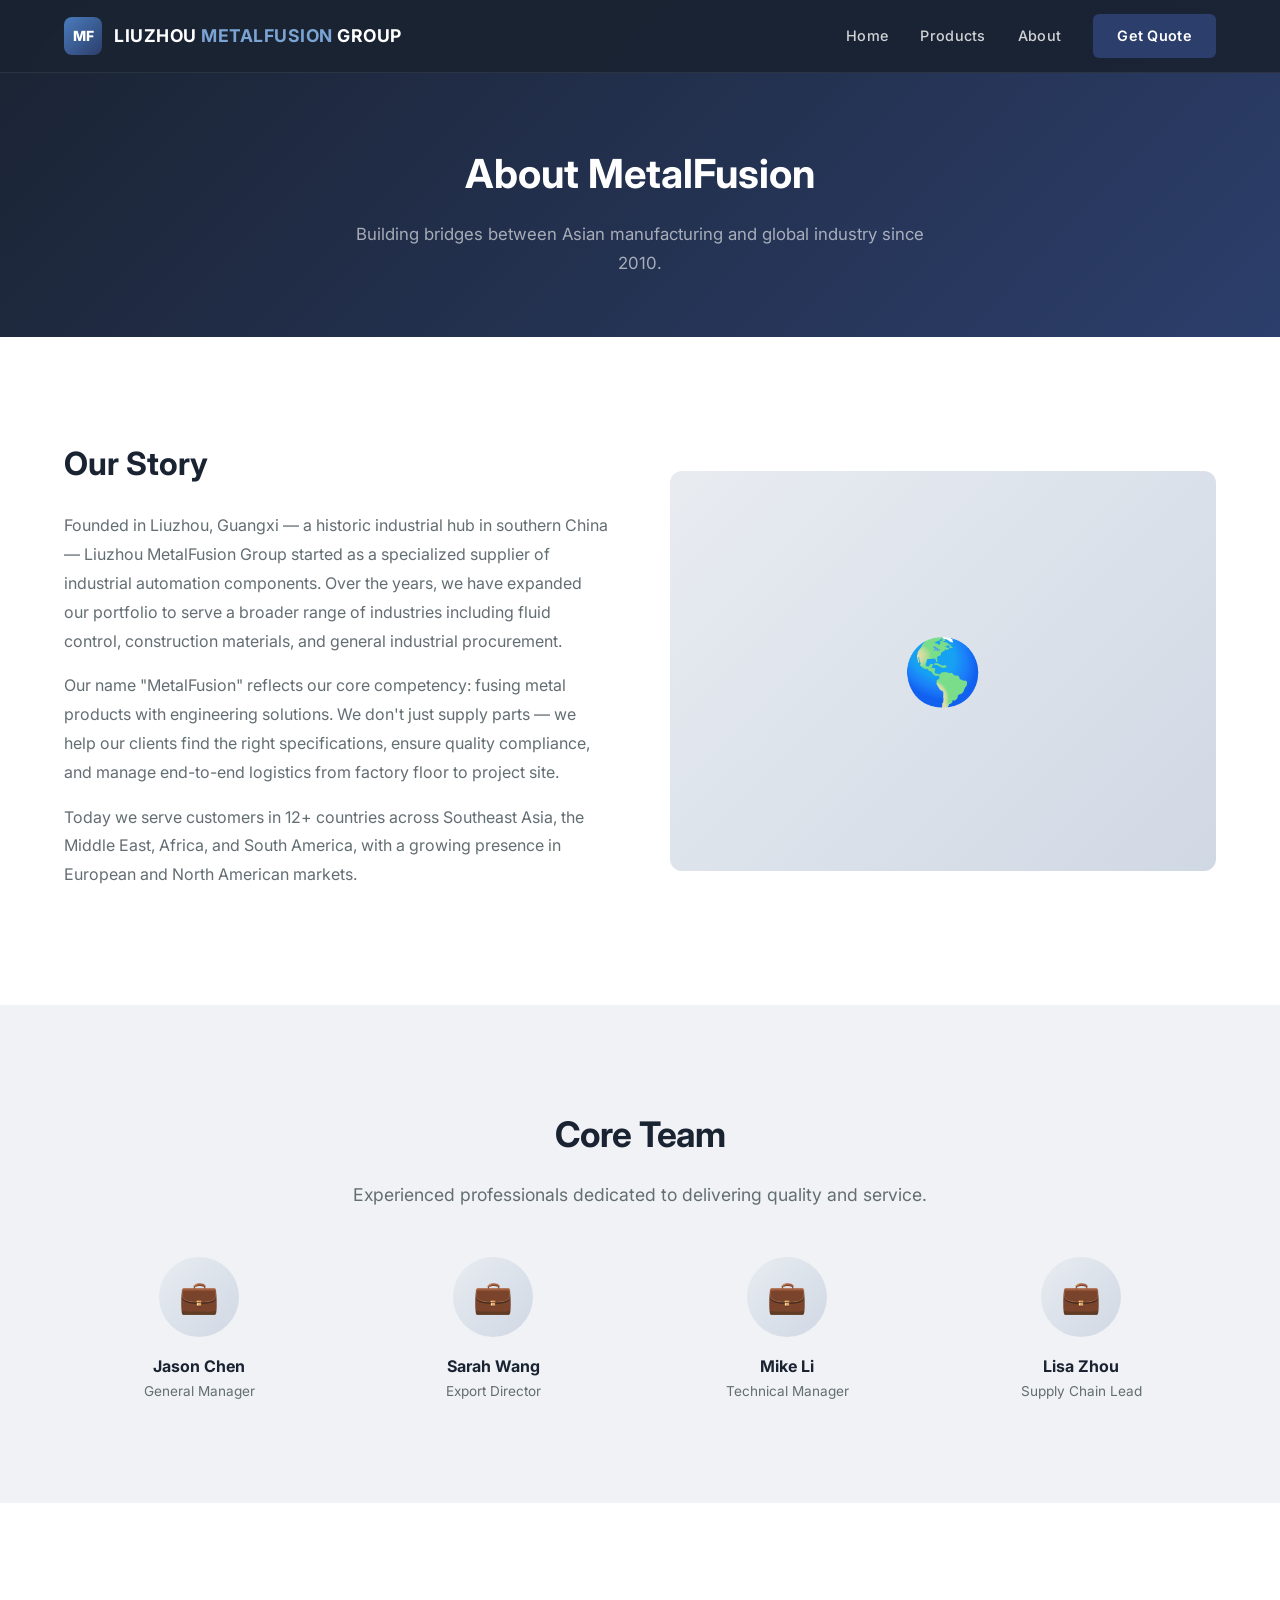
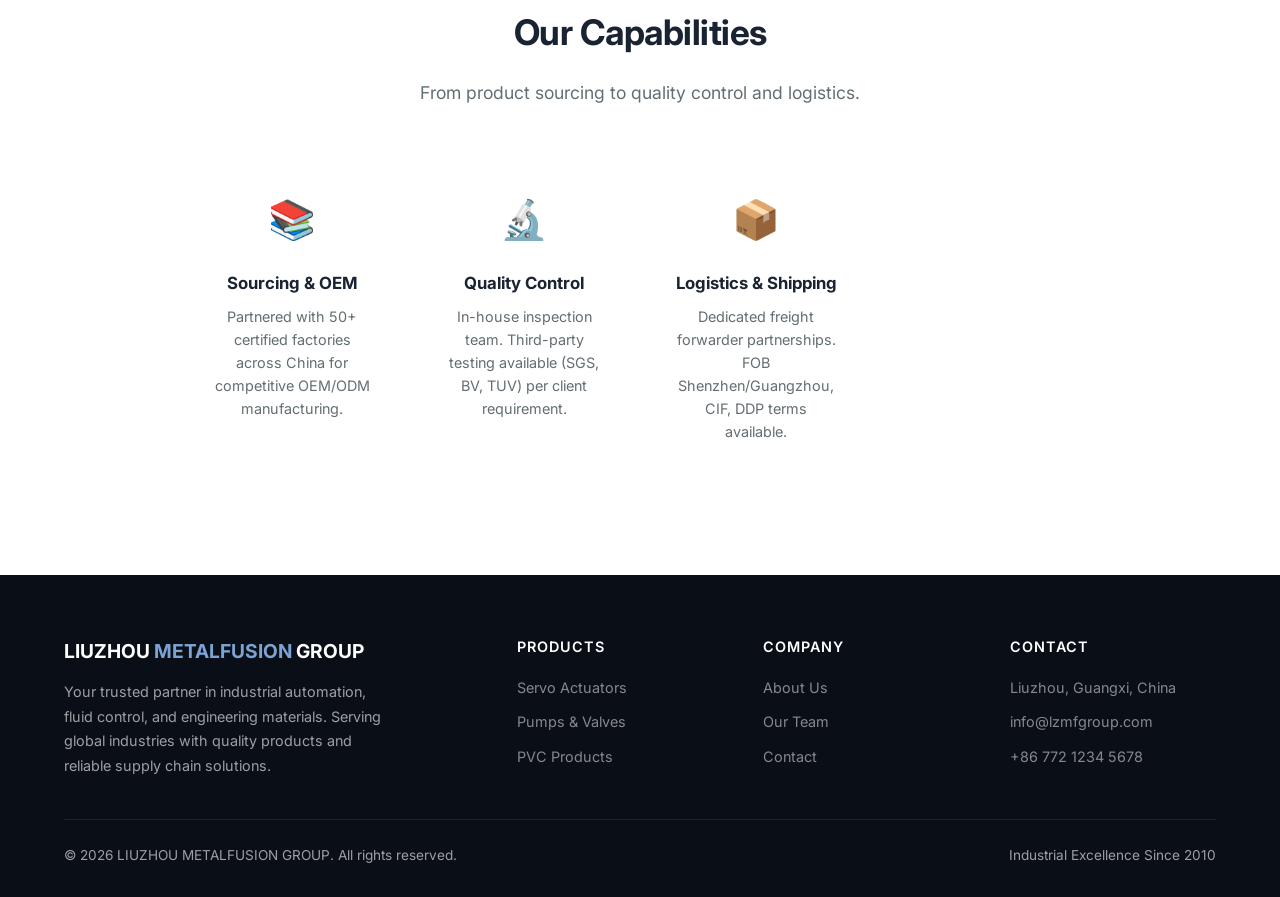
==== about.html @ cece7066 "Initial commit - LZMF Group industrial website" ====
<!DOCTYPE html>
<html lang="en">
<head>
  <meta charset="UTF-8" />
  <meta name="viewport" content="width=device-width, initial-scale=1.0" />
  <meta name="description" content="LIUZHOU METALFUSION GROUP - About our company, team, and industrial expertise." />
  <link rel="preconnect" href="https://fonts.googleapis.com" />
  <link href="https://fonts.googleapis.com/css2?family=Inter:wght@400;500;600;700;800&display=swap" rel="stylesheet" />
  <link rel="stylesheet" href="css/style.css" />
  <title>About Us | LIUZHOU METALFUSION GROUP</title>
</head>
<body>
<nav class="navbar">
  <div class="container">
    <a href="index.html" class="logo">
      <div class="logo-icon">MF</div>
      <span class="logo-text">LIUZHOU <span>METALFUSION</span> GROUP</span>
    </a>
    <div class="nav-links" id="navLinks">
      <a href="index.html">Home</a>
      <a href="products.html">Products</a>
      <a href="about.html">About</a>
      <a href="contact.html" class="btn-nav">Get Quote</a>
    </div>
    <div class="mobile-toggle" onclick="document.getElementById('navLinks').classList.toggle('active')">
      <span></span><span></span><span></span>
    </div>
  </div>
</nav>

<section class="page-header">
  <div class="container">
    <h1>About MetalFusion</h1>
    <p>Building bridges between Asian manufacturing and global industry since 2010.</p>
  </div>
</section>

<section class="about-story section">
  <div class="container">
    <div class="about-content">
      <div>
        <h2>Our Story</h2>
        <p>Founded in Liuzhou, Guangxi — a historic industrial hub in southern China — Liuzhou MetalFusion Group started as a specialized supplier of industrial automation components. Over the years, we have expanded our portfolio to serve a broader range of industries including fluid control, construction materials, and general industrial procurement.</p>
        <p>Our name "MetalFusion" reflects our core competency: fusing metal products with engineering solutions. We don't just supply parts — we help our clients find the right specifications, ensure quality compliance, and manage end-to-end logistics from factory floor to project site.</p>
        <p>Today we serve customers in 12+ countries across Southeast Asia, the Middle East, Africa, and South America, with a growing presence in European and North American markets.</p>
      </div>
      <div class="about-image">&#127758;</div>
    </div>
  </div>
</section>

<section class="section" style="background:#f0f2f5;" id="team">
  <div class="container text-center">
    <h2 class="section-title">Core Team</h2>
    <p class="section-subtitle">Experienced professionals dedicated to delivering quality and service.</p>
    <div class="team-grid">
      <div class="team-card">
        <div class="team-avatar">&#128188;</div>
        <h4>Jason Chen</h4>
        <p>General Manager</p>
      </div>
      <div class="team-card">
        <div class="team-avatar">&#128188;</div>
        <h4>Sarah Wang</h4>
        <p>Export Director</p>
      </div>
      <div class="team-card">
        <div class="team-avatar">&#128188;</div>
        <h4>Mike Li</h4>
        <p>Technical Manager</p>
      </div>
      <div class="team-card">
        <div class="team-avatar">&#128188;</div>
        <h4>Lisa Zhou</h4>
        <p>Supply Chain Lead</p>
      </div>
    </div>
  </div>
</section>

<section class="section">
  <div class="container text-center">
    <h2 class="section-title">Our Capabilities</h2>
    <p class="section-subtitle">From product sourcing to quality control and logistics.</p>
    <div class="advantages-grid" style="max-width:900px;margin:0 auto;">
      <div class="advantage-item">
        <div class="advantage-icon">&#128218;</div>
        <h4>Sourcing &amp; OEM</h4>
        <p>Partnered with 50+ certified factories across China for competitive OEM/ODM manufacturing.</p>
      </div>
      <div class="advantage-item">
        <div class="advantage-icon">&#128300;</div>
        <h4>Quality Control</h4>
        <p>In-house inspection team. Third-party testing available (SGS, BV, TUV) per client requirement.</p>
      </div>
      <div class="advantage-item">
        <div class="advantage-icon">&#128230;</div>
        <h4>Logistics &amp; Shipping</h4>
        <p>Dedicated freight forwarder partnerships. FOB Shenzhen/Guangzhou, CIF, DDP terms available.</p>
      </div>
    </div>
  </div>
</section>

<footer class="footer">
  <div class="container">
    <div class="footer-grid">
      <div class="footer-brand">
        <span class="logo-text" style="color:#fff;font-weight:700;font-size:1.2rem;">LIUZHOU <span style="color:#7ba4d4;">METALFUSION</span> GROUP</span>
        <p>Your trusted partner in industrial automation, fluid control, and engineering materials. Serving global industries with quality products and reliable supply chain solutions.</p>
      </div>
      <div class="footer-col">
        <h5>Products</h5>
        <a href="products.html#actuators">Servo Actuators</a>
        <a href="products.html#pumps">Pumps &amp; Valves</a>
        <a href="products.html#pvc">PVC Products</a>
      </div>
      <div class="footer-col">
        <h5>Company</h5>
        <a href="about.html">About Us</a>
        <a href="about.html#team">Our Team</a>
        <a href="contact.html">Contact</a>
      </div>
      <div class="footer-col">
        <h5>Contact</h5>
        <a>Liuzhou, Guangxi, China</a>
        <a>info@lzmfgroup.com</a>
        <a>+86 772 1234 5678</a>
      </div>
    </div>
    <div class="footer-bottom">
      <span>&copy; 2026 LIUZHOU METALFUSION GROUP. All rights reserved.</span>
      <span>Industrial Excellence Since 2010</span>
    </div>
  </div>
</footer>
</body>
</html>
---- css/style.css ----
/* ============================================
   LIUZHOU METALFUSION GROUP
   Industrial Engineering Website
   ============================================ */

*, *::before, *::after { margin: 0; padding: 0; box-sizing: border-box; }
html { scroll-behavior: smooth; font-size: 16px; }
body {
  font-family: 'Inter', -apple-system, BlinkMacSystemFont, 'Segoe UI', Roboto, sans-serif;
  color: #2d3436;
  line-height: 1.7;
  background: #fff;
  overflow-x: hidden;
}
a { text-decoration: none; color: inherit; }
ul { list-style: none; }
img { max-width: 100%; height: auto; display: block; }
.container { max-width: 1200px; margin: 0 auto; padding: 0 24px; }
.section { padding: 100px 0; }
.section-title {
  font-size: 2.2rem;
  font-weight: 700;
  color: #1a2332;
  margin-bottom: 16px;
  letter-spacing: -0.5px;
}
.section-subtitle {
  font-size: 1.1rem;
  color: #636e72;
  max-width: 600px;
  margin-bottom: 48px;
  line-height: 1.6;
}
.text-center { text-align: center; }
.text-center .section-subtitle { margin-left: auto; margin-right: auto; }

.navbar {
  position: fixed;
  top: 0; left: 0; width: 100%;
  z-index: 1000;
  background: rgba(26,35,50,0.95);
  backdrop-filter: blur(10px);
  border-bottom: 1px solid rgba(255,255,255,0.08);
}
.navbar .container {
  display: flex;
  align-items: center;
  justify-content: space-between;
  height: 72px;
}
.navbar .logo { display: flex; align-items: center; gap: 12px; }
.navbar .logo-icon {
  width: 38px; height: 38px;
  background: linear-gradient(135deg, #4a7cbd, #2c3e6b);
  border-radius: 8px;
  display: flex; align-items: center; justify-content: center;
  font-weight: 800; font-size: 14px; color: #fff;
}
.navbar .logo-text { color: #fff; font-weight: 700; font-size: 1.1rem; letter-spacing: 0.5px; }
.navbar .logo-text span { color: #7ba4d4; }
.nav-links { display: flex; align-items: center; gap: 32px; }
.nav-links a {
  color: rgba(255,255,255,0.8);
  font-size: 0.9rem;
  font-weight: 500;
  transition: color 0.2s;
  letter-spacing: 0.3px;
}
.nav-links a:hover { color: #7ba4d4; }
.nav-links .btn-nav {
  background: #2c3e6b; color: #fff;
  padding: 10px 24px; border-radius: 6px;
  font-weight: 600;
}
.nav-links .btn-nav:hover { background: #3a50a0; }
.mobile-toggle { display: none; flex-direction: column; gap: 5px; cursor: pointer; padding: 8px; }
.mobile-toggle span { width: 26px; height: 2px; background: #fff; border-radius: 2px; }

.hero {
  min-height: 100vh;
  display: flex; align-items: center;
  background: linear-gradient(135deg, #0f1520 0%, #1a2332 40%, #2c3e6b 100%);
  position: relative; overflow: hidden;
  padding-top: 72px;
}
.hero .container {
  position: relative; z-index: 1;
  display: grid; grid-template-columns: 1fr 1fr; gap: 60px; align-items: center;
}
.hero-content h1 {
  font-size: 3.2rem; font-weight: 800; color: #fff;
  line-height: 1.2; margin-bottom: 20px; letter-spacing: -1px;
}
.hero-content h1 span { color: #7ba4d4; }
.hero-content p {
  font-size: 1.1rem; color: rgba(255,255,255,0.7);
  margin-bottom: 36px; max-width: 520px; line-height: 1.7;
}
.hero-buttons { display: flex; gap: 16px; flex-wrap: wrap; }
.btn-primary {
  display: inline-flex; align-items: center; gap: 8px;
  background: #2c3e6b; color: #fff;
  padding: 14px 32px; border-radius: 8px;
  font-weight: 600; font-size: 0.95rem;
  transition: all 0.2s; border: none; cursor: pointer;
}
.btn-primary:hover { background: #3a50a0; transform: translateY(-1px); }
.btn-outline {
  display: inline-flex; align-items: center; gap: 8px;
  border: 2px solid rgba(255,255,255,0.3); color: #fff;
  padding: 12px 30px; border-radius: 8px;
  font-weight: 600; font-size: 0.95rem;
}
.btn-outline:hover { border-color: #7ba4d4; color: #7ba4d4; }
.hero-stats {
  display: grid; grid-template-columns: repeat(3, 1fr); gap: 24px;
  background: rgba(255,255,255,0.05);
  border: 1px solid rgba(255,255,255,0.1);
  border-radius: 12px; padding: 36px;
}
.hero-stat { text-align: center; }
.hero-stat-number { font-size: 2.2rem; font-weight: 800; color: #7ba4d4; margin-bottom: 4px; }
.hero-stat-label { font-size: 0.85rem; color: rgba(255,255,255,0.6); text-transform: uppercase; letter-spacing: 1px; }

.categories { background: #f0f2f5; }
.categories-grid { display: grid; grid-template-columns: repeat(3, 1fr); gap: 32px; }
.category-card {
  background: #fff; border-radius: 12px; padding: 40px 32px;
  box-shadow: 0 4px 20px rgba(0,0,0,0.04);
  border: 1px solid #e8ecf1; transition: all 0.3s;
}
.category-card:hover {
  transform: translateY(-4px);
  box-shadow: 0 12px 40px rgba(0,0,0,0.08);
  border-color: #b0c4de;
}
.category-icon {
  width: 56px; height: 56px;
  background: linear-gradient(135deg, #e8ecf1, #d0d8e4);
  border-radius: 12px;
  display: flex; align-items: center; justify-content: center;
  font-size: 1.6rem; margin-bottom: 20px;
}
.category-card h3 { font-size: 1.3rem; font-weight: 700; color: #1a2332; margin-bottom: 12px; }
.category-card p { color: #636e72; font-size: 0.95rem; margin-bottom: 16px; line-height: 1.7; }
.category-card .tag-list { display: flex; flex-wrap: wrap; gap: 8px; }
.category-card .tag { background: #f0f2f5; color: #2c3e6b; font-size: 0.8rem; padding: 4px 12px; border-radius: 20px; font-weight: 500; }

.advantages { background: #fff; }
.advantages-grid { display: grid; grid-template-columns: repeat(4, 1fr); gap: 28px; }
.advantage-item { text-align: center; padding: 32px 20px; }
.advantage-icon { font-size: 2.4rem; margin-bottom: 16px; }
.advantage-item h4 { font-size: 1.05rem; font-weight: 700; color: #1a2332; margin-bottom: 8px; }
.advantage-item p { font-size: 0.9rem; color: #636e72; line-height: 1.6; }

.applications { background: linear-gradient(135deg, #1a2332, #2c3e6b); color: #fff; }
.applications .section-title { color: #fff; }
.applications .section-subtitle { color: rgba(255,255,255,0.6); }
.apps-grid { display: grid; grid-template-columns: repeat(4, 1fr); gap: 24px; }
.app-card {
  background: rgba(255,255,255,0.06);
  border: 1px solid rgba(255,255,255,0.1);
  border-radius: 10px; padding: 28px 24px; text-align: center;
}
.app-card:hover { background: rgba(255,255,255,0.1); border-color: rgba(123,164,212,0.4); }
.app-icon { font-size: 2rem; margin-bottom: 12px; }
.app-card h4 { font-size: 1rem; font-weight: 600; margin-bottom: 6px; }
.app-card p { font-size: 0.85rem; color: rgba(255,255,255,0.5); }

.cta-banner { background: #0f1520; padding: 80px 0; text-align: center; }
.cta-banner h2 { font-size: 2.2rem; font-weight: 700; color: #fff; margin-bottom: 16px; }
.cta-banner p { color: rgba(255,255,255,0.6); max-width: 560px; margin: 0 auto 32px; font-size: 1.05rem; }

.footer { background: #0a0f17; color: rgba(255,255,255,0.6); padding: 60px 0 30px; }
.footer-grid { display: grid; grid-template-columns: 2fr 1fr 1fr 1fr; gap: 40px; margin-bottom: 40px; }
.footer-brand .logo-text { font-size: 1.2rem; margin-bottom: 12px; display: block; }
.footer-brand p { font-size: 0.9rem; line-height: 1.7; max-width: 320px; }
.footer-col h5 { color: #fff; font-size: 0.9rem; font-weight: 600; margin-bottom: 16px; text-transform: uppercase; letter-spacing: 1px; }
.footer-col a { display: block; color: rgba(255,255,255,0.5); font-size: 0.9rem; margin-bottom: 10px; }
.footer-col a:hover { color: #7ba4d4; }
.footer-bottom { border-top: 1px solid rgba(255,255,255,0.08); padding-top: 24px; display: flex; justify-content: space-between; align-items: center; flex-wrap: wrap; gap: 12px; font-size: 0.85rem; }

.page-header { padding: 140px 0 60px; background: linear-gradient(135deg, #1a2332, #2c3e6b); text-align: center; }
.page-header h1 { color: #fff; font-size: 2.5rem; font-weight: 700; margin-bottom: 12px; }
.page-header p { color: rgba(255,255,255,0.6); max-width: 600px; margin: 0 auto; font-size: 1.05rem; }

.products-intro { background: #f0f2f5; }
.products-filter { display: flex; gap: 12px; justify-content: center; margin-bottom: 40px; flex-wrap: wrap; }
.filter-btn { padding: 8px 24px; border: 2px solid #d0d8e4; border-radius: 30px; background: #fff; color: #636e72; font-weight: 600; font-size: 0.85rem; cursor: pointer; }
.filter-btn:hover, .filter-btn.active { border-color: #2c3e6b; background: #2c3e6b; color: #fff; }
.products-grid { display: grid; grid-template-columns: repeat(3, 1fr); gap: 28px; }
.product-card { background: #fff; border-radius: 12px; overflow: hidden; box-shadow: 0 4px 16px rgba(0,0,0,0.04); border: 1px solid #e8ecf1; transition: all 0.3s; }
.product-card:hover { transform: translateY(-3px); box-shadow: 0 8px 30px rgba(0,0,0,0.08); }
.product-card-img { height: 200px; background: linear-gradient(135deg, #e8ecf1, #d0d8e4); display: flex; align-items: center; justify-content: center; font-size: 3rem; }
.product-card-body { padding: 24px; }
.product-card-body h3 { font-size: 1.1rem; font-weight: 700; color: #1a2332; margin-bottom: 8px; }
.product-card-body .tag { display: inline-block; background: #e8ecf1; color: #2c3e6b; font-size: 0.75rem; padding: 3px 10px; border-radius: 4px; font-weight: 600; margin-bottom: 10px; }
.product-card-body p { font-size: 0.9rem; color: #636e72; line-height: 1.6; margin-bottom: 16px; }
.product-card-body .btn-sm { color: #2c3e6b; font-weight: 600; }

.about-story { background: #fff; }
.about-content { display: grid; grid-template-columns: 1fr 1fr; gap: 60px; align-items: center; }
.about-content h2 { font-size: 2rem; font-weight: 700; color: #1a2332; margin-bottom: 20px; }
.about-content p { color: #636e72; margin-bottom: 16px; line-height: 1.8; }
.about-image { background: linear-gradient(135deg, #e8ecf1, #d0d8e4); border-radius: 12px; height: 400px; display: flex; align-items: center; justify-content: center; font-size: 4rem; }
.team-grid { display: grid; grid-template-columns: repeat(4, 1fr); gap: 24px; }
.team-card { text-align: center; }
.team-avatar { width: 80px; height: 80px; background: linear-gradient(135deg, #e8ecf1, #d0d8e4); border-radius: 50%; margin: 0 auto 16px; display: flex; align-items: center; justify-content: center; font-size: 2rem; }
.team-card h4 { font-size: 1rem; font-weight: 700; color: #1a2332; }
.team-card p { font-size: 0.85rem; color: #636e72; }

.contact-section { background: #f0f2f5; }
.contact-grid { display: grid; grid-template-columns: 1fr 1fr; gap: 48px; }
.contact-info h3 { font-size: 1.3rem; font-weight: 700; color: #1a2332; margin-bottom: 24px; }
.contact-item { display: flex; gap: 16px; margin-bottom: 24px; }
.contact-item-icon { width: 48px; height: 48px; background: #e8ecf1; border-radius: 10px; display: flex; align-items: center; justify-content: center; font-size: 1.3rem; flex-shrink: 0; }
.contact-item h4 { font-size: 0.95rem; font-weight: 600; color: #1a2332; margin-bottom: 4px; }
.contact-item p { font-size: 0.9rem; color: #636e72; }
.contact-form { background: #fff; border-radius: 12px; padding: 36px; box-shadow: 0 4px 20px rgba(0,0,0,0.04); }
.form-group { margin-bottom: 20px; }
.form-group label { display: block; font-size: 0.85rem; font-weight: 600; color: #1a2332; margin-bottom: 6px; }
.form-group input, .form-group textarea, .form-group select { width: 100%; padding: 12px 16px; border: 2px solid #e8ecf1; border-radius: 8px; font-family: inherit; font-size: 0.95rem; background: #fafbfc; }
.form-group input:focus, .form-group textarea:focus, .form-group select:focus { outline: none; border-color: #2c3e6b; }
.form-group textarea { min-height: 120px; resize: vertical; }

@media (max-width: 1024px) {
  .hero .container { grid-template-columns: 1fr; gap: 40px; }
  .hero-content h1 { font-size: 2.5rem; }
  .hero-stats { padding: 24px; }
  .advantages-grid { grid-template-columns: repeat(2, 1fr); }
  .apps-grid { grid-template-columns: repeat(2, 1fr); }
  .about-content { grid-template-columns: 1fr; }
  .footer-grid { grid-template-columns: 1fr 1fr; }
  .contact-grid { grid-template-columns: 1fr; }
}
@media (max-width: 768px) {
  .nav-links { display: none; }
  .mobile-toggle { display: flex; }
  .nav-links.active { display: flex; flex-direction: column; position: absolute; top: 72px; left: 0; width: 100%; background: #1a2332; padding: 24px; gap: 16px; border-bottom: 1px solid rgba(255,255,255,0.08); }
  .categories-grid { grid-template-columns: 1fr; }
  .products-grid { grid-template-columns: 1fr 1fr; }
  .team-grid { grid-template-columns: repeat(2, 1fr); }
  .hero-content h1 { font-size: 2rem; }
  .section { padding: 60px 0; }
  .section-title { font-size: 1.8rem; }
}
@media (max-width: 480px) {
  .products-grid { grid-template-columns: 1fr; }
  .advantages-grid { grid-template-columns: 1fr; }
  .apps-grid { grid-template-columns: 1fr; }
  .hero-stats { grid-template-columns: 1fr; gap: 16px; }
  .footer-grid { grid-template-columns: 1fr; }
}
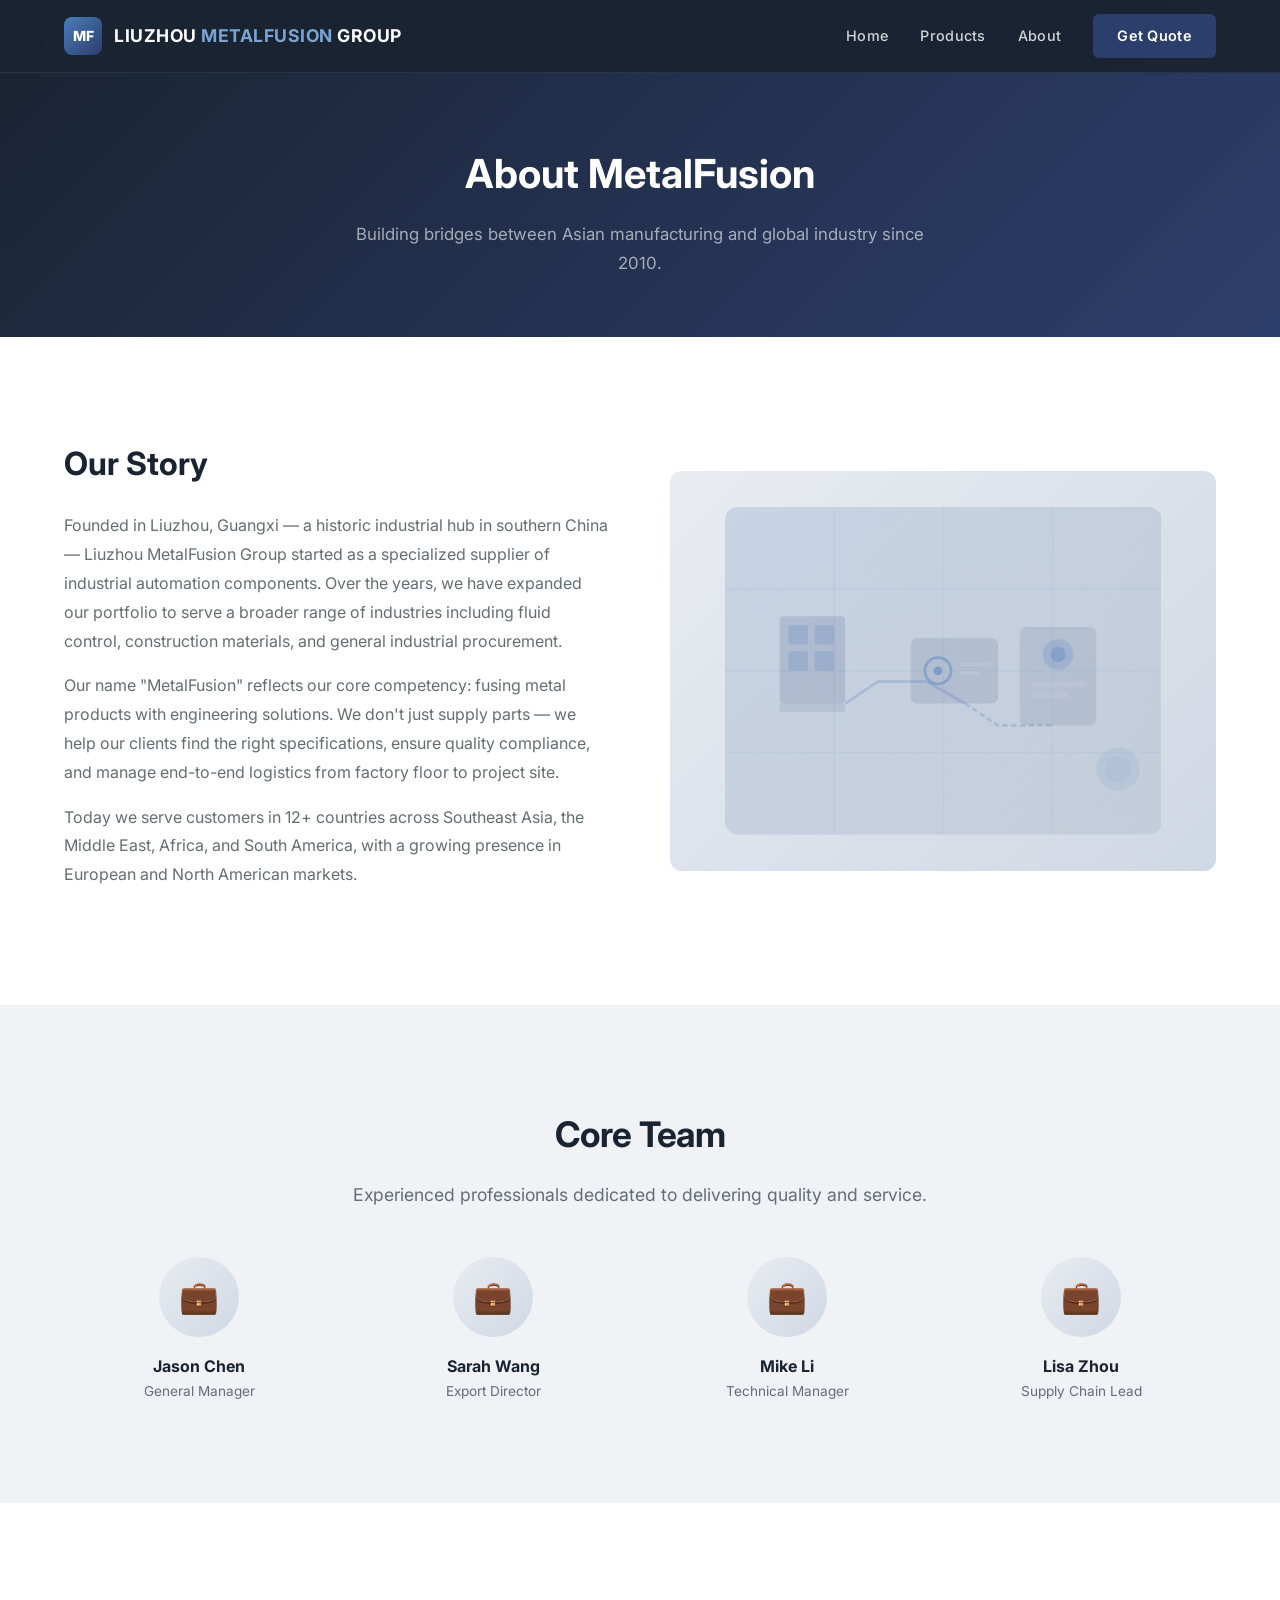
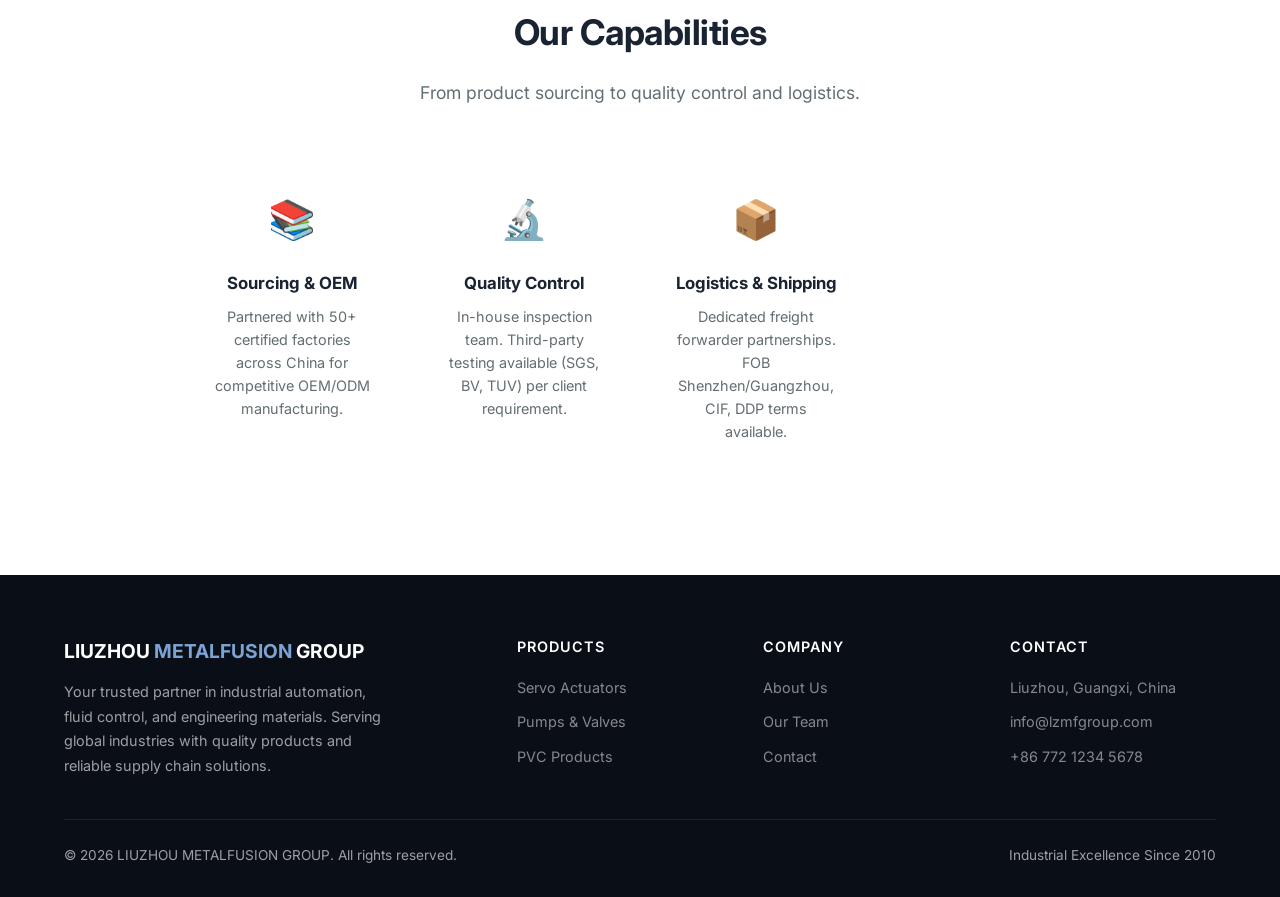
==== commit 1beba4a5: "Add SVG illustrations - industrial themed graphics" ====
--- a/about.html
+++ b/about.html
@@ -44,7 +44,55 @@
         <p>Our name "MetalFusion" reflects our core competency: fusing metal products with engineering solutions. We don't just supply parts — we help our clients find the right specifications, ensure quality compliance, and manage end-to-end logistics from factory floor to project site.</p>
         <p>Today we serve customers in 12+ countries across Southeast Asia, the Middle East, Africa, and South America, with a growing presence in European and North American markets.</p>
       </div>
-      <div class="about-image">&#127758;</div>
+      <div class="about-image">
+  <svg viewBox="0 0 400 300" xmlns="http://www.w3.org/2000/svg" style="width:80%;">
+    <defs>
+      <linearGradient id="ga" x1="0%" y1="0%" x2="100%" y2="100%">
+        <stop offset="0%" style="stop-color:#4a7cbd;stop-opacity:0.2"/>
+        <stop offset="100%" style="stop-color:#2c3e6b;stop-opacity:0.08"/>
+      </linearGradient>
+    </defs>
+    <rect width="400" height="300" fill="url(#ga)" rx="12"/>
+    <g stroke="#b0c4de" stroke-width="1.5" fill="none" opacity="0.4">
+      <line x1="0" y1="75" x2="400" y2="75"/>
+      <line x1="0" y1="150" x2="400" y2="150"/>
+      <line x1="0" y1="225" x2="400" y2="225"/>
+      <line x1="100" y1="0" x2="100" y2="300"/>
+      <line x1="200" y1="0" x2="200" y2="300"/>
+      <line x1="300" y1="0" x2="300" y2="300"/>
+    </g>
+    <g transform="translate(50,60)">
+      <rect x="0" y="40" width="60" height="80" fill="rgba(44,62,107,0.15)" rx="4"/>
+      <rect x="8" y="48" width="18" height="18" fill="rgba(74,124,189,0.2)" rx="2"/>
+      <rect x="32" y="48" width="18" height="18" fill="rgba(74,124,189,0.2)" rx="2"/>
+      <rect x="8" y="72" width="18" height="18" fill="rgba(74,124,189,0.2)" rx="2"/>
+      <rect x="32" y="72" width="18" height="18" fill="rgba(74,124,189,0.2)" rx="2"/>
+      <rect x="0" y="120" width="60" height="8" fill="rgba(44,62,107,0.1)" rx="2"/>
+    </g>
+    <g transform="translate(170,50)">
+      <rect x="0" y="70" width="80" height="60" fill="rgba(44,62,107,0.12)" rx="6"/>
+      <circle cx="25" cy="100" r="12" fill="none" stroke="rgba(74,124,189,0.4)" stroke-width="2.5"/>
+      <circle cx="25" cy="100" r="4" fill="rgba(74,124,189,0.5)"/>
+      <rect x="45" y="92" width="28" height="4" fill="rgba(255,255,255,0.1)" rx="2"/>
+      <rect x="45" y="100" width="20" height="4" fill="rgba(255,255,255,0.1)" rx="2"/>
+    </g>
+    <g transform="translate(270,70)">
+      <rect x="0" y="40" width="70" height="90" fill="rgba(44,62,107,0.1)" rx="6"/>
+      <circle cx="35" cy="65" r="14" fill="rgba(74,124,189,0.2)"/>
+      <circle cx="35" cy="65" r="7" fill="rgba(74,124,189,0.3)"/>
+      <rect x="10" y="90" width="50" height="5" fill="rgba(255,255,255,0.08)" rx="2"/>
+      <rect x="10" y="100" width="35" height="5" fill="rgba(255,255,255,0.08)" rx="2"/>
+    </g>
+    <g stroke="rgba(74,124,189,0.25)" stroke-width="2.5" fill="none">
+      <path d="M 110 180 L 140 160 L 185 160 L 220 180"/>
+      <path d="M 220 180 L 250 200 L 300 200" stroke-dasharray="5,3"/>
+    </g>
+    <g fill="rgba(74,124,189,0.1)">
+      <circle cx="360" cy="240" r="20"/>
+      <circle cx="360" cy="240" r="12" fill="rgba(74,124,189,0.05)"/>
+    </g>
+  </svg>
+</div>
     </div>
   </div>
 </section>
